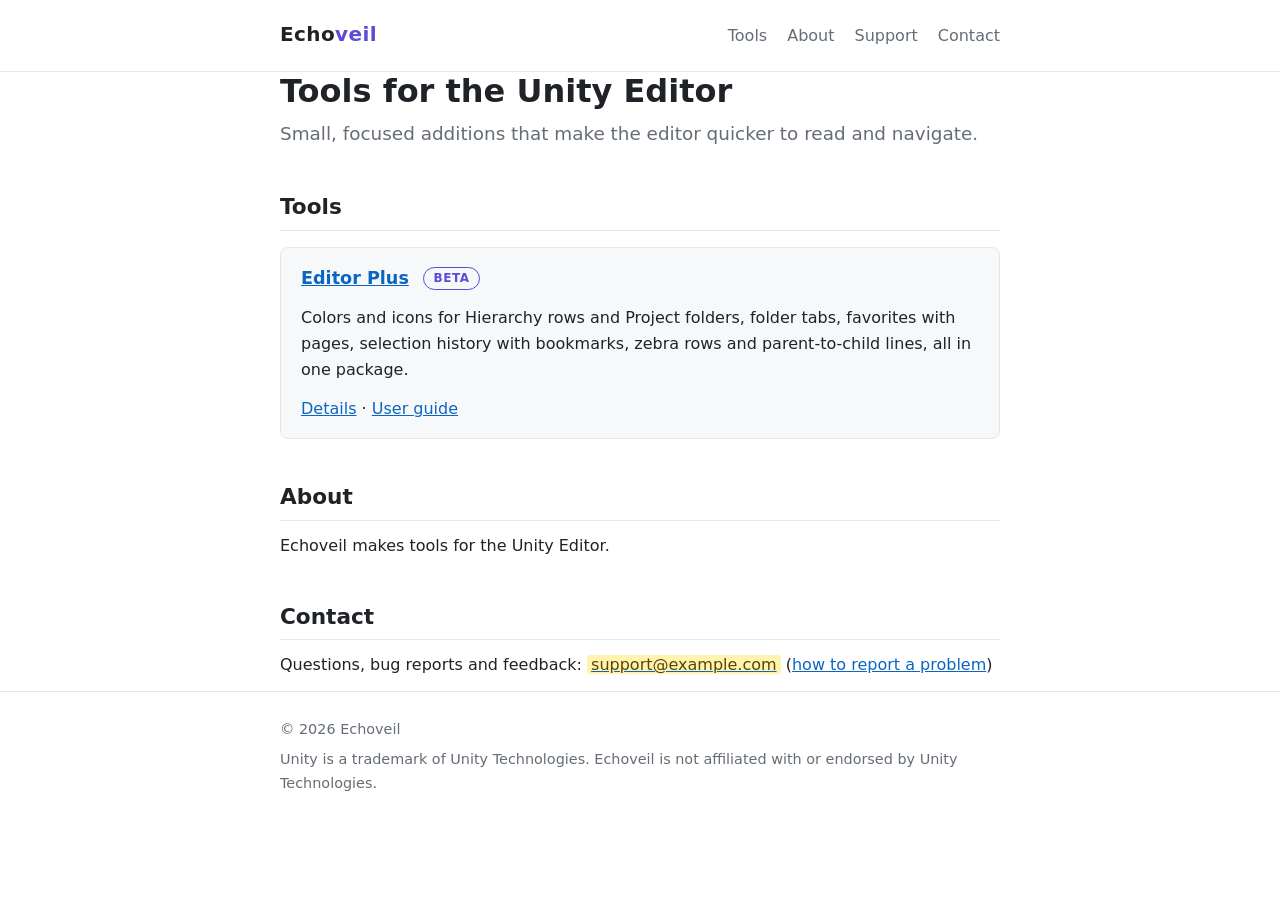
==== index.html @ 98a6c6f8 "Initial commit" ====
<!DOCTYPE html>
<html lang="en">
<head>
  <meta charset="UTF-8">
  <meta name="viewport" content="width=device-width, initial-scale=1">
  <title>Echoveil: tools for the Unity Editor</title>
  <meta name="description" content="Echoveil makes tools for the Unity Editor. Editor Plus adds colors, icons, tabs, favorites and navigation to the Hierarchy and Project windows.">
  <link rel="stylesheet" href="style.css">
</head>
<body>
  <header class="site">
    <div class="wrap">
      <a class="brand" href="index.html">Echo<span>veil</span></a>
      <nav aria-label="Main">
        <ul>
          <li><a href="index.html#tools">Tools</a></li>
          <li><a href="index.html#about">About</a></li>
          <li><a href="support.html">Support</a></li>
          <li><a href="index.html#contact">Contact</a></li>
        </ul>
      </nav>
    </div>
  </header>

  <main class="wrap">
    <h1>Tools for the Unity Editor</h1>
    <p class="lede">Small, focused additions that make the editor quicker to read and navigate.</p>

    <section id="tools">
      <h2>Tools</h2>
      <div class="card">
        <h3><a href="editor-plus.html">Editor Plus</a> <span class="badge">Beta</span></h3>
        <p>Colors and icons for Hierarchy rows and Project folders, folder tabs, favorites with pages,
           selection history with bookmarks, zebra rows and parent-to-child lines, all in one package.</p>
        <p><a href="editor-plus.html">Details</a> · <a href="docs/editor-plus.html">User guide</a></p>
      </div>
    </section>

    <section id="about">
      <h2>About</h2>
      <!-- TODO: replace with a few sentences in your own words: who you are, what you build, why. -->
      <p>Echoveil makes tools for the Unity Editor.</p>
    </section>

    <section id="contact">
      <h2>Contact</h2>
      <p>Questions, bug reports and feedback:
         <a href="mailto:support@example.com"><span class="todo">support@example.com</span></a>
         (<a href="support.html">how to report a problem</a>)</p>
    </section>
  </main>

  <footer class="site">
    <div class="wrap">
      <p>&copy; 2026 Echoveil</p>
      <p>Unity is a trademark of Unity Technologies. Echoveil is not affiliated with or endorsed by Unity Technologies.</p>
    </div>
  </footer>
</body>
</html>
---- style.css ----
:root {
  --bg: #ffffff;
  --text: #1f2328;
  --muted: #656d76;
  --line: #e3e6ea;
  --card: #f6f8fa;
  --link: #0b66c3;
  --accent: #5b4bd5;
  --code-bg: #eff1f3;
}

@media (prefers-color-scheme: dark) {
  :root {
    --bg: #14161a;
    --text: #e6e8eb;
    --muted: #9aa3ad;
    --line: #2a2f36;
    --card: #1b1e24;
    --link: #6cb0ff;
    --accent: #9a8cff;
    --code-bg: #23272e;
  }
}

* { box-sizing: border-box; }

body {
  margin: 0;
  background: var(--bg);
  color: var(--text);
  font-family: system-ui, -apple-system, "Segoe UI", Roboto, sans-serif;
  line-height: 1.65;
}

.wrap { max-width: 760px; margin: 0 auto; padding: 0 1.25rem; }

a { color: var(--link); }

/* ---- header / nav ---- */
header.site { border-bottom: 1px solid var(--line); }
header.site .wrap {
  display: flex; flex-wrap: wrap; align-items: baseline;
  justify-content: space-between; gap: 0.5rem 1.5rem; padding-top: 1.1rem; padding-bottom: 1.1rem;
}
.brand { font-size: 1.25rem; font-weight: 700; letter-spacing: 0.02em; text-decoration: none; color: var(--text); }
.brand span { color: var(--accent); }
nav ul { list-style: none; display: flex; flex-wrap: wrap; gap: 0.25rem 1.25rem; margin: 0; padding: 0; }
nav a { text-decoration: none; color: var(--muted); }
nav a:hover, nav a[aria-current="page"] { color: var(--text); }

/* ---- content ---- */
main { padding: 2rem 0 3rem; }
h1 { font-size: 2rem; line-height: 1.2; margin: 0 0 0.5rem; }
h2 { font-size: 1.35rem; margin: 2.5rem 0 0.75rem; padding-bottom: 0.3rem; border-bottom: 1px solid var(--line); }
h3 { font-size: 1.1rem; margin: 1.75rem 0 0.5rem; }
.lede { font-size: 1.15rem; color: var(--muted); margin: 0 0 1.5rem; }
p, ul, ol { margin: 0.75rem 0; }
li { margin: 0.3rem 0; }

code, kbd {
  background: var(--code-bg); border-radius: 4px; padding: 0.1em 0.35em;
  font-family: ui-monospace, "Cascadia Code", Consolas, monospace; font-size: 0.9em;
}

.card {
  background: var(--card); border: 1px solid var(--line); border-radius: 8px;
  padding: 1rem 1.25rem; margin: 1rem 0;
}
.card h3 { margin-top: 0; }
.card p:last-child { margin-bottom: 0; }

.badge {
  display: inline-block; font-size: 0.75rem; font-weight: 600; letter-spacing: 0.04em;
  text-transform: uppercase; color: var(--accent); border: 1px solid var(--accent);
  border-radius: 999px; padding: 0.05rem 0.6rem; vertical-align: middle; margin-left: 0.5rem;
}

.note {
  border-left: 3px solid var(--accent); background: var(--card);
  padding: 0.6rem 1rem; margin: 1rem 0; border-radius: 0 6px 6px 0;
}

table { border-collapse: collapse; width: 100%; margin: 1rem 0; }
th, td { text-align: left; padding: 0.5rem 0.75rem; border-bottom: 1px solid var(--line); }
th { color: var(--muted); font-weight: 600; font-size: 0.9rem; }

/* Marks things that still need to be filled in. Remove the class once they are. */
.todo { background: #fff3b0; color: #5c4400; border-radius: 3px; padding: 0 0.25em; }

/* ---- footer ---- */
footer.site { border-top: 1px solid var(--line); color: var(--muted); font-size: 0.9rem; }
footer.site .wrap { padding-top: 1.25rem; padding-bottom: 2rem; }
footer.site p { margin: 0.4rem 0; }
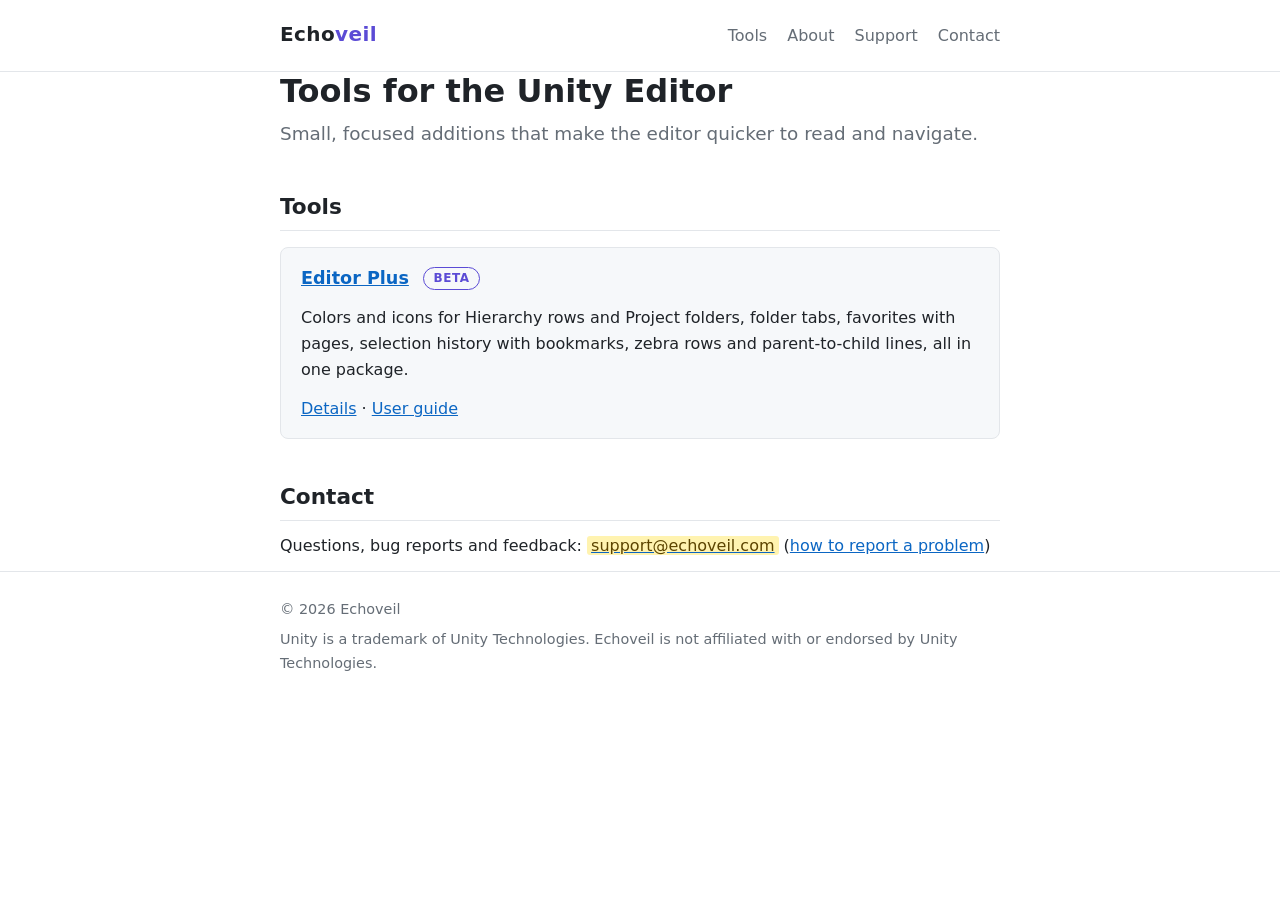
==== commit 623e11ed: "Updates" ====
--- a/index.html
+++ b/index.html
@@ -36,16 +36,11 @@
       </div>
     </section>
 
-    <section id="about">
-      <h2>About</h2>
-      <!-- TODO: replace with a few sentences in your own words: who you are, what you build, why. -->
-      <p>Echoveil makes tools for the Unity Editor.</p>
-    </section>
 
     <section id="contact">
       <h2>Contact</h2>
       <p>Questions, bug reports and feedback:
-         <a href="mailto:support@example.com"><span class="todo">support@example.com</span></a>
+         <a href="mailto:support@echoveil.com"><span class="todo">support@echoveil.com</span></a>
          (<a href="support.html">how to report a problem</a>)</p>
     </section>
   </main>
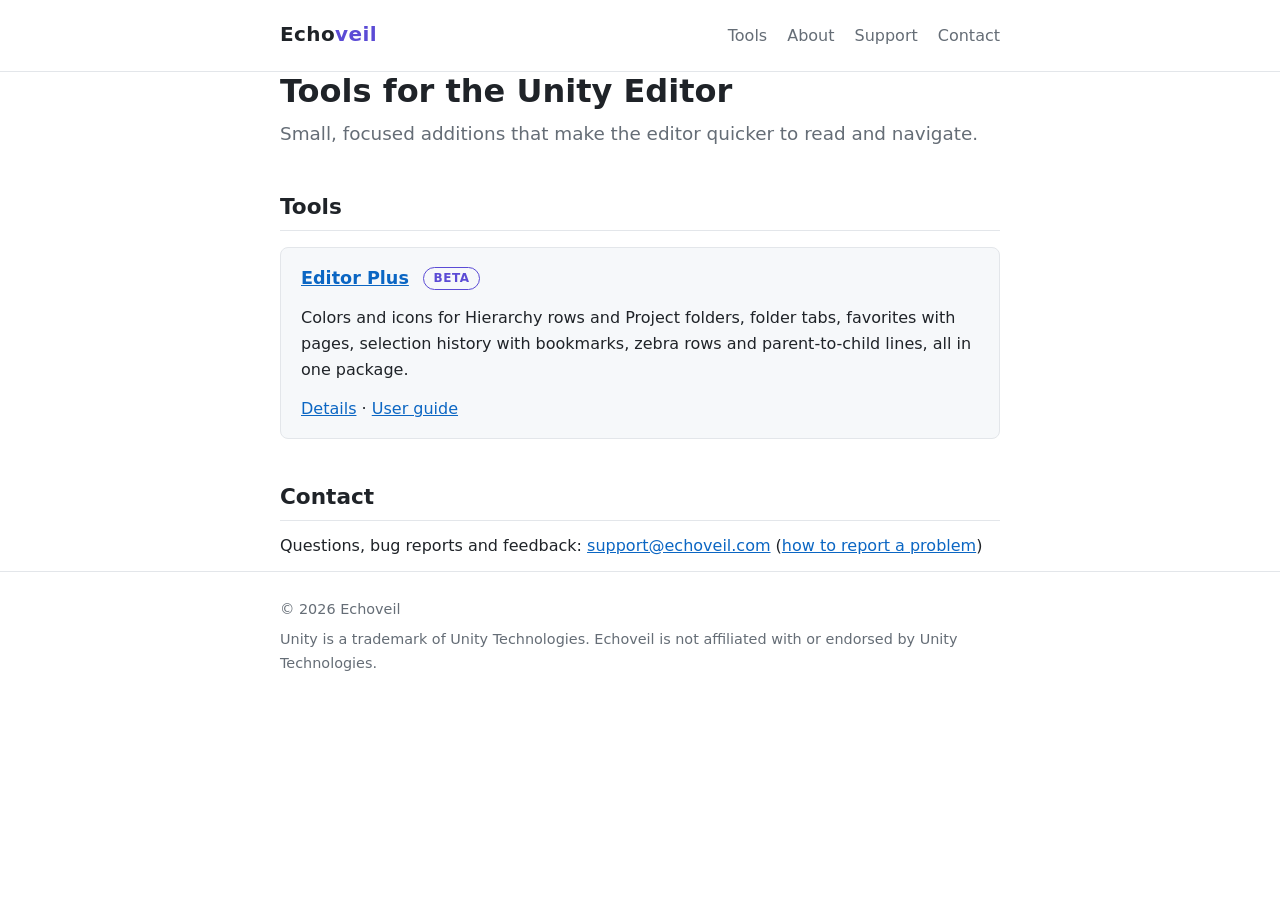
==== commit c1622c05: "Format email" ====
--- a/index.html
+++ b/index.html
@@ -40,7 +40,7 @@
     <section id="contact">
       <h2>Contact</h2>
       <p>Questions, bug reports and feedback:
-         <a href="mailto:support@echoveil.com"><span class="todo">support@echoveil.com</span></a>
+         <a href="mailto:support@echoveil.com">support@echoveil.com</a>
          (<a href="support.html">how to report a problem</a>)</p>
     </section>
   </main>
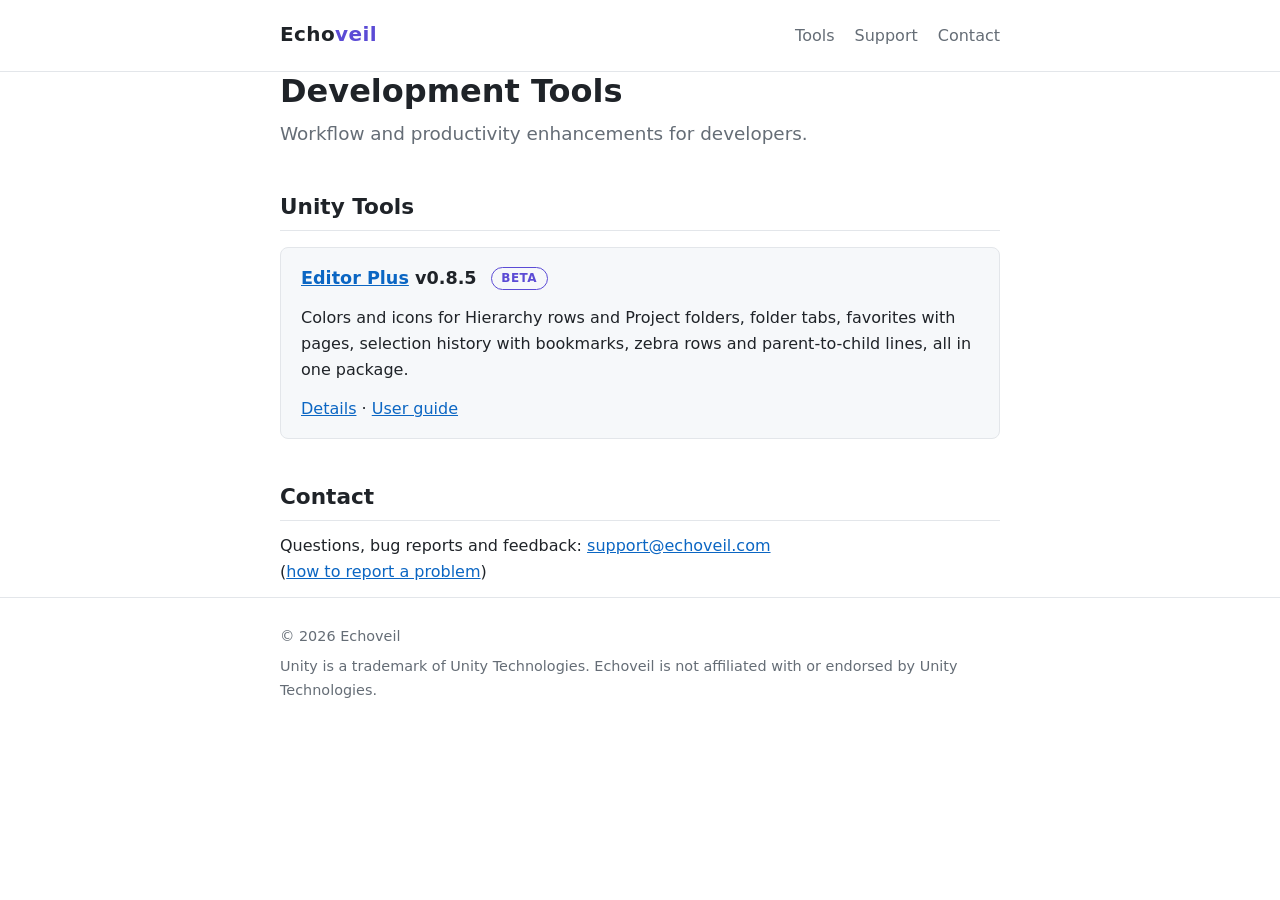
==== commit b3d79014: "Add version" ====
--- a/index.html
+++ b/index.html
@@ -14,7 +14,7 @@
       <nav aria-label="Main">
         <ul>
           <li><a href="index.html#tools">Tools</a></li>
-          <li><a href="index.html#about">About</a></li>
+          <!-- <li><a href="index.html#about">About</a></li> -->
           <li><a href="support.html">Support</a></li>
           <li><a href="index.html#contact">Contact</a></li>
         </ul>
@@ -23,13 +23,13 @@
   </header>
 
   <main class="wrap">
-    <h1>Tools for the Unity Editor</h1>
-    <p class="lede">Small, focused additions that make the editor quicker to read and navigate.</p>
+    <h1>Development Tools</h1>
+    <p class="lede">Workflow and productivity enhancements for developers.</p>
 
     <section id="tools">
-      <h2>Tools</h2>
+      <h2>Unity Tools</h2>
       <div class="card">
-        <h3><a href="editor-plus.html">Editor Plus</a> <span class="badge">Beta</span></h3>
+        <h3><a href="editor-plus.html">Editor Plus</a> v0.8.5 <span class="badge">Beta</span></h3>
         <p>Colors and icons for Hierarchy rows and Project folders, folder tabs, favorites with pages,
            selection history with bookmarks, zebra rows and parent-to-child lines, all in one package.</p>
         <p><a href="editor-plus.html">Details</a> · <a href="docs/editor-plus.html">User guide</a></p>
@@ -40,7 +40,7 @@
     <section id="contact">
       <h2>Contact</h2>
       <p>Questions, bug reports and feedback:
-         <a href="mailto:support@echoveil.com">support@echoveil.com</a>
+         <a href="mailto:support@echoveil.com">support@echoveil.com</a><br>
          (<a href="support.html">how to report a problem</a>)</p>
     </section>
   </main>
